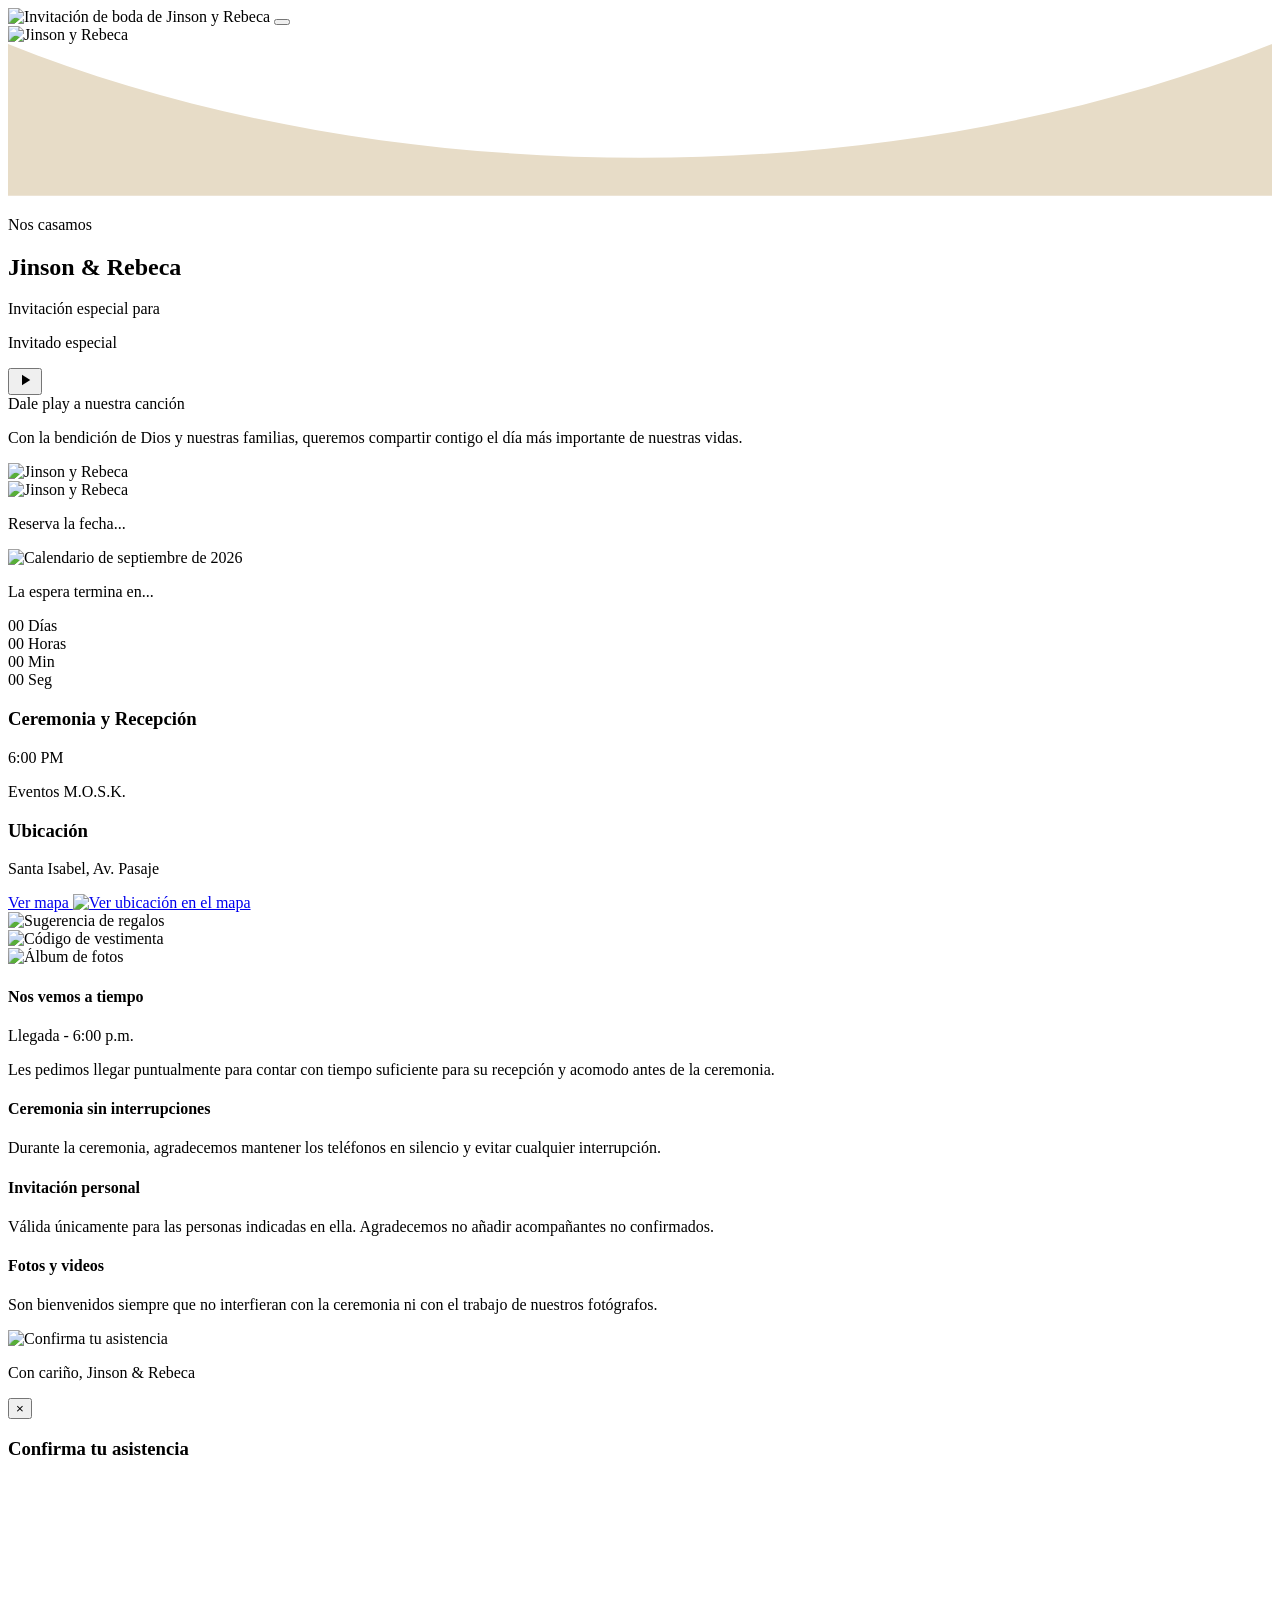
==== index.html @ 45e07ffa "Rename invitacion-boda/index.html to index.html" ====
<!DOCTYPE html>
<html lang="es">

<head>
    <meta charset="UTF-8">
    <meta name="viewport" content="width=device-width, initial-scale=1.0">

    <title>Jinson & Rebeca | Nuestra Boda</title>

    <link rel="stylesheet" href="css/estilos.css">

    <link rel="preconnect" href="https://fonts.googleapis.com">
    <link rel="preconnect" href="https://fonts.gstatic.com" crossorigin>

    <link
        href="https://fonts.googleapis.com/css2?family=Great+Vibes&display=swap"
        rel="stylesheet"
    >
</head>

<body>

    <!-- =========================================
         PORTADA
    ========================================= -->

    <main class="portada" id="portada">

        <div class="invitacion-imagen">

            <img
                src="img/portada-boda.png"
                alt="Invitación de boda de Jinson y Rebeca"
            >

            <button
                class="zona-sello"
                id="zonaSello"
                onclick="abrirInvitacion()"
                aria-label="Abrir invitación"
            ></button>

        </div>

    </main>


    <!-- =========================================
         INVITACIÓN COMPLETA
    ========================================= -->

    <section class="invitacion" id="invitacion">

        <div class="invitacion-contenido">


            <!-- FOTO DE PORTADA -->

            <div class="foto-portada-invitacion">

                <img
                    src="img/portada-inicial.jpeg"
                    alt="Jinson y Rebeca"
                >

                <svg
                    class="curva-portada"
                    viewBox="0 0 500 60"
                    preserveAspectRatio="none"
                >
                    <path
                        d="M0,0 C150,60 350,60 500,0 L500,60 L0,60 Z"
                        fill="#e7dcc7"
                    ></path>
                </svg>

            </div>


            <!-- NOMBRES -->

            <p class="invitacion-eyebrow">
                Nos casamos
            </p>

            <h1 class="invitacion-nombres">
                Jinson &amp; Rebeca
            </h1>

            <p class="texto-invitacion-especial">
                Invitación especial para
            </p>

            <p class="nombre-invitado" id="nombreInvitado">
                Invitado especial
            </p>


            <!-- REPRODUCTOR -->

            <div class="reproductor-cancion">

                <button
                    class="btn-play"
                    id="btnPlay"
                    onclick="toggleCancion()"
                    aria-label="Reproducir canción"
                >

                    <svg
                        class="icono-play"
                        viewBox="0 0 24 24"
                        width="18"
                        height="18"
                    >
                        <path
                            d="M8 5v14l11-7z"
                            fill="currentColor"
                        ></path>
                    </svg>

                    <svg
                        class="icono-pause"
                        viewBox="0 0 24 24"
                        width="18"
                        height="18"
                        style="display:none;"
                    >
                        <path
                            d="M6 5h4v14H6zM14 5h4v14h-4z"
                            fill="currentColor"
                        ></path>
                    </svg>

                </button>

                <div class="info-cancion">

                    <span class="nombre-cancion">
                        Dale play a nuestra canción
                    </span>

                </div>

                <audio id="audioCancion" loop>

                    <source
                        src="audio/nuestra-cancion.mpeg"
                        type="audio/mpeg"
                    >

                </audio>

            </div>


            <!-- MENSAJE -->

            <p class="invitacion-mensaje">

                Con la bendición de Dios y nuestras familias,
                queremos compartir contigo el día más importante
                de nuestras vidas.

            </p>


            <!-- GALERÍA -->

            <div class="galeria-fotos">

                <div class="foto-polaroid foto-izquierda">

                    <img
                        src="img/foto-1.jpeg"
                        alt="Jinson y Rebeca"
                    >

                </div>

                <div class="foto-polaroid foto-derecha">

                    <img
                        src="img/foto-2.jpeg"
                        alt="Jinson y Rebeca"
                    >

                </div>

            </div>


            <!-- RESERVA -->

            <p class="texto-reserva">
                Reserva la fecha...
            </p>


            <!-- CALENDARIO -->

            <div class="invitacion-fecha">

                <img
                    src="img/calendario.png"
                    alt="Calendario de septiembre de 2026"
                >

            </div>


            <!-- CUENTA REGRESIVA -->

            <div class="franja-olivo">

                <p class="texto-espera">
                    La espera termina en...
                </p>

                <div
                    class="cuenta-regresiva"
                    id="cuentaRegresiva"
                >

                    <div class="unidad">

                        <span class="numero" id="dias">
                            00
                        </span>

                        <span class="etiqueta">
                            Días
                        </span>

                    </div>

                    <div class="unidad">

                        <span class="numero" id="horas">
                            00
                        </span>

                        <span class="etiqueta">
                            Horas
                        </span>

                    </div>

                    <div class="unidad">

                        <span class="numero" id="minutos">
                            00
                        </span>

                        <span class="etiqueta">
                            Min
                        </span>

                    </div>

                    <div class="unidad">

                        <span class="numero" id="segundos">
                            00
                        </span>

                        <span class="etiqueta">
                            Seg
                        </span>

                    </div>

                </div>

            </div>


            <!-- DETALLES -->

            <div class="detalle">

                <h3>
                    Ceremonia y Recepción
                </h3>

                <p>
                    6:00 PM
                </p>

                <p>
                    Eventos M.O.S.K.
                </p>

                <h3>
                    Ubicación
                </h3>

                <p>
                    Santa Isabel, Av. Pasaje
                </p>

                <a
                    class="btn-ver-mapa"
                    href="https://www.google.com/maps/search/?api=1&query=Eventos+M.O.S.K.+Santa+Isabel+Ecuador"
                    target="_blank"
                    rel="noopener noreferrer"
                >
                    Ver mapa
                </a>

                <a
                    class="icono-mapa-link"
                    href="https://www.google.com/maps/search/?api=1&query=Eventos+M.O.S.K.+Santa+Isabel+Ecuador"
                    target="_blank"
                    rel="noopener noreferrer"
                >

                    <img
                        src="img/mapa.png"
                        alt="Ver ubicación en el mapa"
                        class="icono-mapa"
                    >

                </a>

            </div>


            <!-- NOTAS -->

            <div class="grupo-notas">

                <div class="nota-imagen nota-uno">

                    <img
                        src="img/nota1.png"
                        alt="Sugerencia de regalos"
                    >

                </div>

                <div class="nota-imagen nota-dos">

                    <img
                        src="img/nota2.png"
                        alt="Código de vestimenta"
                    >

                </div>

            </div>


            <!-- ÁLBUM -->

            <div class="nota-album">

                <img
                    src="img/Album.png"
                    alt="Álbum de fotos"
                >

            </div>


            <!-- NOTAS IMPORTANTES -->

            <div class="notas-importantes">

                <div class="nota-item">

                    <h4>
                        Nos vemos a tiempo
                    </h4>

                    <p class="nota-destacado">
                        Llegada - 6:00 p.m.
                    </p>

                    <p>
                        Les pedimos llegar puntualmente para contar
                        con tiempo suficiente para su recepción y
                        acomodo antes de la ceremonia.
                    </p>

                </div>


                <div class="nota-item">

                    <h4>
                        Ceremonia sin interrupciones
                    </h4>

                    <p>
                        Durante la ceremonia, agradecemos mantener
                        los teléfonos en silencio y evitar cualquier
                        interrupción.
                    </p>

                </div>


                <div class="nota-item">

                    <h4>
                        Invitación personal
                    </h4>

                    <p>
                        Válida únicamente para las personas indicadas
                        en ella. Agradecemos no añadir acompañantes
                        no confirmados.
                    </p>

                </div>


                <div class="nota-item">

                    <h4>
                        Fotos y videos
                    </h4>

                    <p>
                        Son bienvenidos siempre que no interfieran
                        con la ceremonia ni con el trabajo de nuestros
                        fotógrafos.
                    </p>

                </div>

            </div>


            <!-- ASISTENCIA -->

            <div class="nota-asistencia">

                <img
                    src="img/Asistencia.png"
                    alt="Confirma tu asistencia"
                >

            </div>


            <!-- FIRMA -->

            <div class="contenido-final">

                <p class="invitacion-firma">
                    Con cariño, Jinson &amp; Rebeca
                </p>

            </div>


        </div>

    </section>


    <!-- =========================================
         MODAL GOOGLE FORMS
    ========================================= -->

    <div
        class="modal-rsvp"
        id="modalRSVP"
    >

        <div class="modal-rsvp-contenido">

            <button
                class="cerrar-modal"
                onclick="cerrarFormularioRSVP()"
                aria-label="Cerrar formulario"
            >
                &times;
            </button>

            <h3>
                Confirma tu asistencia
            </h3>

            <iframe
                src="https://docs.google.com/forms/d/e/1FAIpQLSd0krSmBNXZ1KrW2Q6lYu40v0xDPEpEUryDWbAspsi8Nb3Axg/viewform?embedded=true"
                width="100%"
                height="650"
                frameborder="0"
                marginheight="0"
                marginwidth="0"
                title="Confirmación de asistencia - Jinson y Rebeca"
            >
                Cargando formulario...
            </iframe>

        </div>

    </div>


    <!-- JAVASCRIPT -->

    <script src="js/script.js"></script>

</body>

</html>
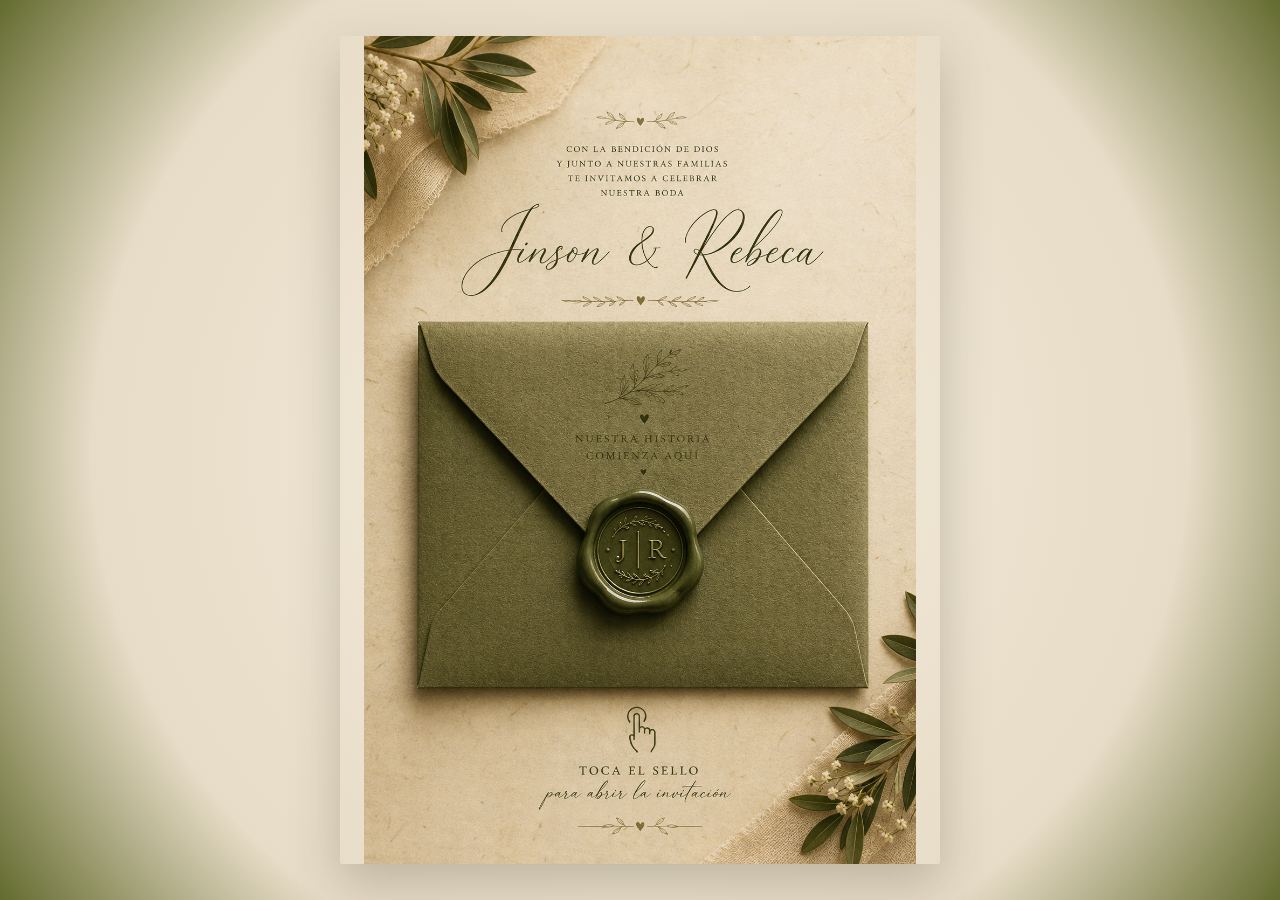
==== commit 75e97443: "Update index.html" ====
--- a/index.html
+++ b/index.html
@@ -92,7 +92,7 @@
             </p>
 
             <p class="nombre-invitado" id="nombreInvitado">
-                Invitado especial
+                Jinson
             </p>
 
 
--- a/css/estilos.css
+++ b/css/estilos.css
@@ -0,0 +1,2598 @@
+/* =========================================================
+   CONFIGURACIÓN GENERAL
+========================================================= */
+
+* {
+    margin: 0;
+    padding: 0;
+    box-sizing: border-box;
+}
+
+html {
+    width: 100%;
+    min-height: 100%;
+    overflow-x: hidden;
+    scroll-behavior: smooth;
+}
+
+body {
+    width: 100%;
+    min-height: 100%;
+    overflow-x: hidden;
+
+    background: #e8dfcf;
+
+    font-family:
+        Georgia,
+        "Times New Roman",
+        serif;
+
+    color: #4a3f2f;
+}
+
+
+/* =========================================================
+   VARIABLES
+========================================================= */
+
+:root {
+
+    --verde-oliva: #636B2F;
+
+    --verde-oliva-claro: #7D8544;
+
+    --beige: #f4ecdc;
+
+    --beige-oscuro: #e7dcc7;
+
+    --texto: #4a3f2f;
+
+    --dorado: #a08a5f;
+
+    --sombra:
+        0 10px 25px
+        rgba(60, 50, 30, 0.18);
+
+}
+
+
+/* =========================================================
+   PORTADA RESPONSIVE
+========================================================= */
+
+.portada {
+
+    width: 100%;
+
+    min-height: 100svh;
+    min-height: 100dvh;
+
+    display: flex;
+
+    justify-content: center;
+
+    align-items: center;
+
+    padding:
+        clamp(
+            8px,
+            2vw,
+            30px
+        );
+
+    background:
+        radial-gradient(
+            circle at center,
+            #f4ecdc 0%,
+            #e7dcc7 70%,
+            #636B2F 100%
+        );
+
+    overflow: hidden;
+}
+
+
+/* =========================================================
+   CONTENEDOR DE LA INVITACIÓN
+========================================================= */
+
+.invitacion-imagen {
+
+    position: relative;
+
+    /*
+       El ancho se adapta automáticamente.
+       Nunca será mayor a 600px.
+    */
+
+    width:
+        min(
+            90vw,
+            600px
+        );
+
+    /*
+       Evitamos que la imagen sea más alta
+       que la pantalla.
+    */
+
+    max-height:
+        94svh;
+
+    max-height:
+        94dvh;
+
+    line-height: 0;
+
+    box-shadow:
+        0 20px 50px
+        rgba(
+            60,
+            50,
+            30,
+            0.25
+        );
+
+    overflow: hidden;
+
+    border-radius: 2px;
+}
+
+
+/* =========================================================
+   IMAGEN DE PORTADA
+========================================================= */
+
+.invitacion-imagen img {
+
+    display: block;
+
+    width: 100%;
+
+    height: auto;
+
+    /*
+       Mantiene las proporciones originales
+       de portada-boda.png
+    */
+
+    max-height:
+        94svh;
+
+    max-height:
+        94dvh;
+
+    object-fit: contain;
+
+}
+
+
+/* =========================================================
+   ÁREA DEL SELLO
+========================================================= */
+
+.zona-sello {
+
+    position: absolute;
+
+    /*
+       El centro horizontal siempre será
+       exactamente el centro de la imagen.
+    */
+
+    left: 50%;
+
+    /*
+       Esta posición mantiene el botón
+       sobre el sello.
+    */
+
+    top: 62%;
+
+    /*
+       El tamaño también se adapta.
+    */
+
+    width:
+        clamp(
+            50px,
+            15%,
+            95px
+        );
+
+    aspect-ratio: 1 / 1;
+
+    transform:
+        translate(
+            -50%,
+            -50%
+        );
+
+    border: none;
+
+    border-radius: 50%;
+
+    background:
+        transparent;
+
+    cursor: pointer;
+
+    z-index: 10;
+
+    transition:
+        transform 0.3s ease,
+        background 0.3s ease;
+
+    /*
+       Evita que el navegador haga
+       efectos raros al tocarlo.
+    */
+
+    -webkit-tap-highlight-color:
+        transparent;
+
+    touch-action: manipulation;
+}
+
+
+/* =========================================================
+   EFECTO DEL SELLO
+========================================================= */
+
+.zona-sello:hover {
+
+    transform:
+        translate(
+            -50%,
+            -50%
+        )
+        scale(1.08);
+
+    background:
+        rgba(
+            255,
+            255,
+            255,
+            0.04
+        );
+}
+
+
+/* =========================================================
+   CELULARES PEQUEÑOS
+   HASTA 380px
+========================================================= */
+
+@media (max-width: 380px) {
+
+    .portada {
+
+        padding: 0;
+
+        align-items: center;
+    }
+
+
+    .invitacion-imagen {
+
+        width: 100vw;
+
+        max-width: 100vw;
+
+        max-height: 100dvh;
+
+        border-radius: 0;
+
+        box-shadow: none;
+    }
+
+
+    .invitacion-imagen img {
+
+        width: 100%;
+
+        max-width: 100%;
+
+        max-height: 100dvh;
+
+        height: auto;
+    }
+
+
+    .zona-sello {
+
+        width:
+            clamp(
+                50px,
+                16vw,
+                70px
+            );
+    }
+
+}
+
+
+/* =========================================================
+   CELULARES NORMALES
+   381px - 600px
+========================================================= */
+
+@media (
+    min-width: 381px
+) and (
+    max-width: 600px
+) {
+
+    .portada {
+
+        padding: 0;
+
+        align-items: center;
+    }
+
+
+    .invitacion-imagen {
+
+        width: 100vw;
+
+        max-width: 100vw;
+
+        max-height: 100dvh;
+
+        border-radius: 0;
+
+        box-shadow: none;
+    }
+
+
+    .invitacion-imagen img {
+
+        width: 100%;
+
+        max-height: 100dvh;
+
+        height: auto;
+    }
+
+
+    .zona-sello {
+
+        width:
+            clamp(
+                55px,
+                15vw,
+                80px
+            );
+    }
+
+}
+
+
+/* =========================================================
+   TABLETS
+   601px - 1024px
+========================================================= */
+
+@media (
+    min-width: 601px
+) and (
+    max-width: 1024px
+) {
+
+    .portada {
+
+        padding:
+            20px;
+    }
+
+
+    .invitacion-imagen {
+
+        width:
+            min(
+                78vw,
+                600px
+            );
+
+        max-height: 92dvh;
+    }
+
+
+    .invitacion-imagen img {
+
+        max-height: 92dvh;
+    }
+
+
+    .zona-sello {
+
+        width:
+            clamp(
+                60px,
+                10vw,
+                90px
+            );
+    }
+
+}
+
+
+/* =========================================================
+   LAPTOP / PC
+   DESDE 1025px
+========================================================= */
+
+@media (min-width: 1025px) {
+
+    .portada {
+
+        padding:
+            25px;
+    }
+
+
+    .invitacion-imagen {
+
+        width:
+            min(
+                55vw,
+                600px
+            );
+
+        max-height: 92dvh;
+    }
+
+
+    .invitacion-imagen img {
+
+        max-height: 92dvh;
+    }
+
+
+    .zona-sello {
+
+        width:
+            clamp(
+                60px,
+                7vw,
+                90px
+            );
+    }
+
+}
+
+
+/* =========================================================
+   MONITORES GRANDES
+   DESDE 1440px
+========================================================= */
+
+@media (min-width: 1440px) {
+
+    .invitacion-imagen {
+
+        width: 580px;
+
+        max-height: 90dvh;
+    }
+
+
+    .invitacion-imagen img {
+
+        max-height: 90dvh;
+    }
+
+}
+
+
+/* =========================================================
+   PANTALLAS MUY ALTAS
+========================================================= */
+
+@media (
+    min-height: 900px
+) and (
+    max-width: 600px
+) {
+
+    .invitacion-imagen {
+
+        width:
+            min(
+                100vw,
+                600px
+            );
+
+        max-height: 94dvh;
+    }
+
+}
+
+
+/* =========================================================
+   PANTALLAS MUY BAJAS
+   EJEMPLO: CELULARES HORIZONTALMENTE
+========================================================= */
+
+@media (
+    max-height: 600px
+) {
+
+    .portada {
+
+        padding:
+            5px;
+    }
+
+
+    .invitacion-imagen {
+
+        max-height: 96dvh;
+    }
+
+
+    .invitacion-imagen img {
+
+        max-height: 96dvh;
+    }
+
+}
+
+
+/* =========================================================
+   INVITACIÓN
+========================================================= */
+
+.invitacion {
+
+    display: none;
+
+    width: 100%;
+
+    min-height: 100vh;
+
+    padding:
+        clamp(40px, 7vw, 80px)
+        clamp(15px, 4vw, 30px);
+
+    background:
+        radial-gradient(
+            circle at center,
+            #f4ecdc 0%,
+            #e7dcc7 70%,
+            #d9ccb4 100%
+        );
+
+    opacity: 0;
+}
+
+
+.invitacion.visible {
+
+    display: flex;
+
+    justify-content: center;
+
+    animation:
+        apareceInvitacion
+        1.1s ease forwards;
+}
+
+
+@keyframes apareceInvitacion {
+
+    from {
+
+        opacity: 0;
+
+        transform:
+            translateY(20px);
+    }
+
+    to {
+
+        opacity: 1;
+
+        transform:
+            translateY(0);
+    }
+
+}
+
+
+/* =========================================================
+   CONTENIDO CENTRAL
+========================================================= */
+
+.invitacion-contenido {
+
+    width: 100%;
+
+    max-width: 520px;
+
+    margin: 0 auto;
+
+    text-align: center;
+
+    color: var(--texto);
+}
+
+
+/* =========================================================
+   FOTO DE PORTADA
+========================================================= */
+
+.foto-portada-invitacion {
+
+    position: relative;
+
+    width: 100vw;
+
+    margin-top:
+        clamp(-80px, -7vw, -40px);
+
+    margin-bottom:
+        clamp(25px, 5vw, 40px);
+
+    margin-left: 50%;
+
+    transform:
+        translateX(-50%);
+
+    overflow: hidden;
+}
+
+
+.foto-portada-invitacion img {
+
+    display: block;
+
+    width: 100%;
+
+    height:
+        clamp(
+            250px,
+            42vw,
+            460px
+        );
+
+    object-fit: cover;
+
+    object-position: center;
+}
+
+
+.curva-portada {
+
+    position: absolute;
+
+    bottom: -1px;
+
+    left: 0;
+
+    width: 100%;
+
+    height:
+        clamp(
+            35px,
+            6vw,
+            65px
+        );
+
+    display: block;
+}
+
+
+/* =========================================================
+   NOMBRES
+========================================================= */
+
+.invitacion-eyebrow {
+
+    text-transform: uppercase;
+
+    letter-spacing:
+        clamp(
+            2px,
+            0.5vw,
+            4px
+        );
+
+    font-size:
+        clamp(
+            0.7rem,
+            2vw,
+            0.9rem
+        );
+
+    color: var(--dorado);
+
+    margin-bottom: 10px;
+}
+
+
+.invitacion-nombres {
+
+    font-family:
+        "Great Vibes",
+        cursive;
+
+    font-size:
+        clamp(
+            2.5rem,
+            8vw,
+            4rem
+        );
+
+    line-height: 1;
+
+    font-weight: normal;
+
+    margin-bottom:
+        clamp(
+            20px,
+            4vw,
+            30px
+        );
+
+    color: var(--verde-oliva);
+}
+
+
+/* =========================================================
+   REPRODUCTOR
+========================================================= */
+
+.reproductor-cancion {
+
+    display: flex;
+
+    align-items: center;
+
+    justify-content: center;
+
+    gap:
+        clamp(
+            10px,
+            3vw,
+            15px
+        );
+
+    width: min(
+        100%,
+        330px
+    );
+
+    margin:
+        0 auto
+        clamp(
+            25px,
+            5vw,
+            40px
+        );
+
+    padding:
+        9px
+        clamp(
+            15px,
+            4vw,
+            22px
+        );
+
+    background:
+        rgba(
+            255,
+            255,
+            255,
+            0.35
+        );
+
+    border:
+        1px solid
+        rgba(
+            160,
+            138,
+            95,
+            0.3
+        );
+
+    border-radius: 40px;
+}
+
+
+.btn-play {
+
+    display: flex;
+
+    align-items: center;
+
+    justify-content: center;
+
+    width: 35px;
+
+    height: 35px;
+
+    flex-shrink: 0;
+
+    border: none;
+
+    border-radius: 50%;
+
+    background: var(--texto);
+
+    color: var(--beige);
+
+    cursor: pointer;
+
+    transition:
+        background 0.3s ease,
+        transform 0.3s ease;
+}
+
+
+.btn-play:hover {
+
+    background: #6b5a42;
+
+    transform:
+        scale(1.05);
+}
+
+
+.info-cancion {
+
+    display: flex;
+
+    flex-direction: column;
+
+    align-items: flex-start;
+
+    text-align: left;
+
+    line-height: 1.3;
+
+    min-width: 0;
+}
+
+
+.nombre-cancion {
+
+    font-size:
+        clamp(
+            0.72rem,
+            2vw,
+            0.85rem
+        );
+
+    color: var(--texto);
+
+    white-space: nowrap;
+}
+
+
+/* =========================================================
+   ANIMACIÓN REPRODUCTOR
+========================================================= */
+
+.reproductor-cancion.sonando .btn-play {
+
+    animation:
+        pulsoSuave
+        1.4s ease-in-out infinite;
+}
+
+
+@keyframes pulsoSuave {
+
+    0%,
+    100% {
+
+        box-shadow:
+            0 0 0 0
+            rgba(
+                74,
+                63,
+                47,
+                0.3
+            );
+    }
+
+    50% {
+
+        box-shadow:
+            0 0 0 8px
+            rgba(
+                74,
+                63,
+                47,
+                0
+            );
+    }
+
+}
+
+
+/* =========================================================
+   MENSAJE
+========================================================= */
+
+.invitacion-mensaje {
+
+    width: 100%;
+
+    max-width: 470px;
+
+    margin:
+        0 auto
+        clamp(
+            30px,
+            6vw,
+            45px
+        );
+
+    padding:
+        0 10px;
+
+    font-size:
+        clamp(
+            0.9rem,
+            2.5vw,
+            1.05rem
+        );
+
+    line-height: 1.7;
+}
+
+
+/* =========================================================
+   GALERÍA
+========================================================= */
+
+.galeria-fotos {
+
+    position: relative;
+
+    width: 100%;
+
+    max-width: 520px;
+
+    margin:
+        10px auto
+        clamp(
+            45px,
+            8vw,
+            65px
+        );
+
+    display: flex;
+
+    justify-content: center;
+
+    align-items: center;
+
+    gap:
+        clamp(
+            4px,
+            2vw,
+            12px
+        );
+
+    overflow: visible;
+}
+
+
+.foto-polaroid {
+
+    position: relative;
+
+    width: 47%;
+
+    max-width: 245px;
+
+    background: #fdfaf3;
+
+    padding:
+        clamp(6px, 2vw, 10px)
+        clamp(6px, 2vw, 10px)
+        clamp(18px, 3vw, 25px);
+
+    box-shadow:
+        0 8px 18px
+        rgba(
+            60,
+            50,
+            30,
+            0.25
+        );
+
+    overflow: visible;
+
+    z-index: 2;
+}
+
+
+.foto-polaroid img {
+
+    display: block;
+
+    width: 100%;
+
+    aspect-ratio: 4 / 5;
+
+    object-fit: cover;
+
+    position: relative;
+
+    z-index: 2;
+}
+
+
+/* =========================================================
+   RAMA OLIVO
+========================================================= */
+
+.foto-derecha::before {
+
+    content: "";
+
+    position: absolute;
+
+    width:
+        clamp(
+            120px,
+            30vw,
+            190px
+        );
+
+    height:
+        clamp(
+            160px,
+            38vw,
+            240px
+        );
+
+    background-image:
+        url("../img/flor-olivo2.png");
+
+    background-size: contain;
+
+    background-repeat: no-repeat;
+
+    background-position: center;
+
+    right:
+        clamp(
+            -60px,
+            -10vw,
+            -30px
+        );
+
+    top:
+        clamp(
+            100px,
+            18vw,
+            160px
+        );
+
+    transform:
+        rotate(12deg);
+
+    z-index: -1;
+
+    pointer-events: none;
+}
+
+
+.foto-izquierda {
+
+    transform:
+        rotate(-6deg)
+        translateY(10px);
+}
+
+
+.foto-derecha {
+
+    transform:
+        rotate(6deg)
+        translateY(-6px);
+}
+
+
+.foto-polaroid:hover {
+
+    transform:
+        rotate(0deg)
+        translateY(0)
+        scale(1.03);
+}
+
+
+/* =========================================================
+   RESERVA
+========================================================= */
+
+.texto-reserva {
+
+    font-family:
+        "Great Vibes",
+        cursive;
+
+    font-size:
+        clamp(
+            1.8rem,
+            6vw,
+            2.5rem
+        );
+
+    color: var(--verde-oliva);
+
+    margin-bottom: 10px;
+}
+
+
+/* =========================================================
+   CALENDARIO
+========================================================= */
+
+.invitacion-fecha {
+
+    display: flex;
+
+    justify-content: center;
+
+    align-items: center;
+
+    width: 100%;
+
+    margin:
+        10px auto
+        clamp(
+            30px,
+            6vw,
+            45px
+        );
+}
+
+
+.invitacion-fecha img {
+
+    display: block;
+
+    width: min(
+        100%,
+        430px
+    );
+
+    height: auto;
+
+    object-fit: contain;
+
+    filter:
+        drop-shadow(
+            0 8px 12px
+            rgba(
+                60,
+                50,
+                30,
+                0.12
+            )
+        );
+}
+
+
+/* =========================================================
+   FRANJA OLIVO
+========================================================= */
+
+.franja-olivo {
+
+    width: 100vw;
+
+    margin:
+        clamp(
+            25px,
+            5vw,
+            40px
+        ) 0;
+
+    margin-left: 50%;
+
+    transform:
+        translateX(-50%);
+
+    padding:
+        clamp(
+            25px,
+            6vw,
+            40px
+        )
+        15px;
+
+    background:
+        var(--verde-oliva);
+
+    position: relative;
+}
+
+
+/* =========================================================
+   TEXTO ESPERA
+========================================================= */
+
+.texto-espera {
+
+    font-family:
+        "Great Vibes",
+        cursive;
+
+    font-size:
+        clamp(
+            1.8rem,
+            6vw,
+            2.5rem
+        );
+
+    color: var(--texto);
+
+    margin-bottom: 15px;
+}
+
+
+.franja-olivo .texto-espera {
+
+    color: var(--beige);
+}
+
+
+/* =========================================================
+   CUENTA REGRESIVA
+========================================================= */
+
+.cuenta-regresiva {
+
+    display: flex;
+
+    justify-content: center;
+
+    align-items: center;
+
+    gap:
+        clamp(
+            12px,
+            5vw,
+            25px
+        );
+
+    width: 100%;
+
+    color: var(--verde-oliva);
+}
+
+
+.cuenta-regresiva .unidad {
+
+    display: flex;
+
+    flex-direction: column;
+
+    align-items: center;
+
+    min-width:
+        clamp(
+            45px,
+            12vw,
+            65px
+        );
+}
+
+
+.cuenta-regresiva .numero {
+
+    font-size:
+        clamp(
+            1.4rem,
+            5vw,
+            2rem
+        );
+
+    font-weight: bold;
+
+    line-height: 1.2;
+}
+
+
+.cuenta-regresiva .etiqueta {
+
+    font-size:
+        clamp(
+            0.6rem,
+            2vw,
+            0.75rem
+        );
+
+    text-transform: uppercase;
+
+    letter-spacing:
+        clamp(
+            0.5px,
+            0.3vw,
+            1px
+        );
+}
+
+
+.franja-olivo .cuenta-regresiva {
+
+    color: var(--beige);
+
+    margin-bottom: 0;
+}
+
+
+/* =========================================================
+   DETALLES DEL EVENTO
+========================================================= */
+
+.detalle {
+
+    width: 100%;
+
+    text-align: center;
+
+    margin-bottom:
+        clamp(
+            30px,
+            6vw,
+            50px
+        );
+
+    padding:
+        0 10px;
+}
+
+
+.detalle h3 {
+
+    font-size:
+        clamp(
+            1rem,
+            3vw,
+            1.2rem
+        );
+
+    margin-bottom: 8px;
+
+    color: var(--texto);
+}
+
+
+.detalle p {
+
+    font-size:
+        clamp(
+            0.82rem,
+            2.5vw,
+            0.95rem
+        );
+
+    line-height: 1.6;
+
+    margin-bottom: 3px;
+}
+
+
+/* =========================================================
+   BOTÓN MAPA
+========================================================= */
+
+.btn-ver-mapa {
+
+    display: inline-block;
+
+    padding:
+        10px
+        clamp(
+            22px,
+            6vw,
+            30px
+        );
+
+    margin:
+        15px 0 12px;
+
+    background:
+        var(--verde-oliva);
+
+    color:
+        var(--beige);
+
+    text-decoration: none;
+
+    border-radius: 30px;
+
+    font-size:
+        clamp(
+            0.78rem,
+            2vw,
+            0.9rem
+        );
+
+    letter-spacing: 1px;
+
+    transition:
+        background 0.3s ease,
+        transform 0.3s ease;
+}
+
+
+.btn-ver-mapa:hover {
+
+    background:
+        var(--verde-oliva-claro);
+
+    transform:
+        translateY(-2px);
+}
+
+
+/* =========================================================
+   ICONO MAPA
+========================================================= */
+
+.icono-mapa-link {
+
+    display: block;
+
+    width: 100%;
+
+    margin-top: 8px;
+}
+
+
+.icono-mapa {
+
+    display: block;
+
+    width: min(
+        75vw,
+        270px
+    );
+
+    height: auto;
+
+    margin: 0 auto;
+
+    transition:
+        transform 0.3s ease;
+}
+
+
+.icono-mapa-link:hover .icono-mapa {
+
+    transform:
+        scale(1.08);
+}
+
+
+/* =========================================================
+   GRUPO DE NOTAS
+========================================================= */
+
+.grupo-notas {
+
+    position: relative;
+
+    display: flex;
+
+    justify-content: center;
+
+    align-items: flex-start;
+
+    width: 100%;
+
+    max-width: 520px;
+
+    margin:
+        30px auto
+        clamp(
+            80px,
+            15vw,
+            160px
+        );
+
+    padding: 0 5px;
+
+    overflow: visible;
+}
+
+
+.nota-imagen {
+
+    position: relative;
+
+    width: 62%;
+
+    max-width: 330px;
+
+    filter:
+        drop-shadow(
+            0 8px 14px
+            rgba(
+                60,
+                50,
+                30,
+                0.2
+            )
+        );
+
+    transition:
+        transform 0.3s ease;
+}
+
+
+.nota-imagen img {
+
+    display: block;
+
+    width: 100%;
+
+    height: auto;
+}
+
+
+.nota-uno {
+
+    --pos: -5deg;
+
+    --alto: 0px;
+
+    transform:
+        rotate(var(--pos))
+        translateY(var(--alto));
+
+    margin-right: -15%;
+}
+
+
+.nota-dos {
+
+    --pos: 4deg;
+
+    --alto:
+        clamp(
+            100px,
+            18vw,
+            200px
+        );
+
+    transform:
+        rotate(var(--pos))
+        translateY(var(--alto));
+
+    margin-left: -5%;
+}
+
+
+.nota-uno:hover,
+.nota-dos:hover {
+
+    transform:
+        rotate(0deg)
+        translateY(var(--alto))
+        scale(1.03);
+}
+
+
+/* =========================================================
+   ÁLBUM
+========================================================= */
+
+.nota-album {
+
+    width:
+        min(
+            80%,
+            400px
+        );
+
+    margin:
+        clamp(
+            100px,
+            18vw,
+            220px
+        ) auto
+        40px;
+
+    filter:
+        drop-shadow(
+            0 8px 14px
+            rgba(
+                60,
+                50,
+                30,
+                0.2
+            )
+        );
+
+    transition:
+        transform 0.3s ease;
+
+    transform:
+        rotate(-4deg);
+}
+
+
+.nota-album img {
+
+    display: block;
+
+    width: 100%;
+
+    height: auto;
+}
+
+
+.nota-album:hover {
+
+    transform:
+        rotate(0deg)
+        scale(1.03);
+}
+
+
+/* =========================================================
+   NOTAS IMPORTANTES
+========================================================= */
+
+.notas-importantes {
+
+    width: 100%;
+
+    max-width: 400px;
+
+    margin:
+        40px auto
+        30px;
+
+    padding:
+        0 12px;
+
+    text-align: center;
+}
+
+
+.nota-item {
+
+    margin-bottom:
+        clamp(
+            24px,
+            5vw,
+            32px
+        );
+}
+
+
+.nota-item h4 {
+
+    font-size:
+        clamp(
+            0.78rem,
+            2.5vw,
+            0.95rem
+        );
+
+    font-weight: bold;
+
+    text-transform: uppercase;
+
+    letter-spacing:
+        clamp(
+            1px,
+            0.4vw,
+            1.5px
+        );
+
+    color: var(--verde-oliva);
+
+    margin-bottom: 8px;
+}
+
+
+.nota-item p {
+
+    font-size:
+        clamp(
+            0.78rem,
+            2.4vw,
+            0.88rem
+        );
+
+    line-height: 1.7;
+
+    color: var(--texto);
+}
+
+
+.nota-destacado {
+
+    font-weight: bold;
+
+    margin-bottom:
+        4px !important;
+}
+
+
+/* =========================================================
+   NOTA ASISTENCIA
+========================================================= */
+
+.nota-asistencia {
+
+    position: relative;
+
+    width:
+        min(
+            100%,
+            500px
+        );
+
+    margin:
+        30px auto
+        clamp(
+            50px,
+            10vw,
+            80px
+        );
+
+    padding: 0;
+
+    filter:
+        drop-shadow(
+            0 8px 14px
+            rgba(
+                60,
+                50,
+                30,
+                0.2
+            )
+        );
+
+    transform:
+        rotate(4deg);
+
+    transition:
+        transform 0.3s ease;
+}
+
+
+.nota-asistencia img {
+
+    display: block;
+
+    width: 100%;
+
+    height: auto;
+}
+
+
+.nota-asistencia:hover {
+
+    transform:
+        rotate(0deg)
+        scale(1.03);
+}
+
+
+/* =========================================================
+   BOTÓN RSVP
+========================================================= */
+
+.btn-rsvp {
+
+    display: inline-block;
+
+    padding:
+        13px
+        clamp(
+            22px,
+            6vw,
+            36px
+        );
+
+    background:
+        var(--verde-oliva);
+
+    color:
+        var(--beige);
+
+    border: none;
+
+    text-decoration: none;
+
+    border-radius: 30px;
+
+    font-size:
+        clamp(
+            0.75rem,
+            2.3vw,
+            0.95rem
+        );
+
+    letter-spacing: 1px;
+
+    cursor: pointer;
+
+    transition:
+        background 0.3s ease,
+        transform 0.3s ease;
+}
+
+
+.btn-rsvp:hover {
+
+    background:
+        var(--verde-oliva-claro);
+
+    transform:
+        translateY(-2px);
+}
+
+
+/* =========================================================
+   BOTÓN RSVP SOBRE LA IMAGEN
+========================================================= */
+
+.btn-rsvp-flotante {
+
+    position: absolute;
+
+    top: 78%;
+
+    left: 57%;
+
+    transform:
+        translate(-50%, -50%);
+
+    white-space: nowrap;
+
+    margin: 0;
+
+    z-index: 5;
+
+    padding:
+        clamp(
+            8px,
+            2vw,
+            12px
+        )
+        clamp(
+            16px,
+            4vw,
+            26px
+        );
+
+    font-size:
+        clamp(
+            0.65rem,
+            2vw,
+            0.82rem
+        );
+}
+
+
+.btn-rsvp-flotante:hover {
+
+    background:
+        var(--verde-oliva-claro);
+
+    transform:
+        translate(-50%, -50%)
+        scale(1.05);
+}
+
+
+/* =========================================================
+   FIRMA
+========================================================= */
+
+.contenido-final {
+
+    padding-bottom:
+        clamp(
+            30px,
+            6vw,
+            60px
+        );
+}
+
+
+.invitacion-firma {
+
+    font-style: italic;
+
+    font-size:
+        clamp(
+            0.8rem,
+            2.5vw,
+            0.95rem
+        );
+
+    color: #7a6a52;
+}
+
+
+/* =========================================================
+   MODAL RSVP
+========================================================= */
+
+.modal-rsvp {
+
+    display: none;
+
+    position: fixed;
+
+    inset: 0;
+
+    width: 100%;
+
+    height: 100%;
+
+    background:
+        rgba(
+            0,
+            0,
+            0,
+            0.55
+        );
+
+    z-index: 1000;
+
+    align-items: center;
+
+    justify-content: center;
+
+    padding:
+        clamp(
+            5px,
+            2vw,
+            15px
+        );
+}
+
+
+.modal-rsvp.visible {
+
+    display: flex;
+}
+
+
+/* =========================================================
+   CONTENEDOR MODAL
+========================================================= */
+
+.modal-rsvp-contenido {
+
+    position: relative;
+
+    background:
+        var(--beige);
+
+    width: 100%;
+
+    max-width: 520px;
+
+    height:
+        min(
+            92svh,
+            800px
+        );
+
+    padding:
+        25px
+        10px
+        5px;
+
+    border-radius:
+        clamp(
+            10px,
+            3vw,
+            16px
+        );
+
+    text-align: center;
+
+    overflow: hidden;
+
+    box-shadow:
+        0 20px 50px
+        rgba(
+            0,
+            0,
+            0,
+            0.3
+        );
+}
+
+
+/* =========================================================
+   TÍTULO MODAL
+========================================================= */
+
+.modal-rsvp-contenido h3 {
+
+    color:
+        var(--verde-oliva);
+
+    margin-bottom: 8px;
+
+    font-size:
+        clamp(
+            1rem,
+            3.5vw,
+            1.3rem
+        );
+}
+
+
+/* =========================================================
+   IFRAME GOOGLE FORMS
+========================================================= */
+
+.modal-rsvp-contenido iframe {
+
+    display: block;
+
+    width: 100%;
+
+    height:
+        calc(
+            100% - 45px
+        );
+
+    border: none;
+
+    border-radius: 8px;
+}
+
+
+/* =========================================================
+   CERRAR MODAL
+========================================================= */
+
+.cerrar-modal {
+
+    position: absolute;
+
+    top: 5px;
+
+    right: 10px;
+
+    z-index: 10;
+
+    display: flex;
+
+    align-items: center;
+
+    justify-content: center;
+
+    background:
+        var(--beige);
+
+    border: none;
+
+    font-size: 1.8rem;
+
+    line-height: 1;
+
+    color: var(--texto);
+
+    cursor: pointer;
+
+    width: 32px;
+
+    height: 32px;
+
+    border-radius: 50%;
+}
+
+
+.cerrar-modal:hover {
+
+    color:
+        var(--verde-oliva);
+
+    transform:
+        scale(1.1);
+}
+
+
+/* =========================================================
+   CELULARES PEQUEÑOS
+   HASTA 380px
+========================================================= */
+
+@media (max-width: 380px) {
+
+    .portada {
+
+        padding: 0;
+    }
+
+
+    .invitacion-imagen {
+
+        width: 100vw;
+
+        max-height: 100svh;
+
+        box-shadow: none;
+    }
+
+
+    .invitacion-imagen img {
+
+        width: 100%;
+
+        max-height: 100svh;
+    }
+
+
+    .invitacion {
+
+        padding-left: 10px;
+
+        padding-right: 10px;
+    }
+
+
+    .invitacion-nombres {
+
+        font-size: 2.35rem;
+    }
+
+
+    .galeria-fotos {
+
+        gap: 3px;
+    }
+
+
+    .foto-polaroid {
+
+        padding:
+            5px 5px 16px;
+    }
+
+
+    .foto-derecha::before {
+
+        width: 110px;
+
+        height: 150px;
+
+        right: -45px;
+
+        top: 90px;
+    }
+
+
+    .grupo-notas {
+
+        padding: 0;
+
+        margin-bottom: 100px;
+    }
+
+
+    .nota-imagen {
+
+        width: 64%;
+    }
+
+
+    .nota-uno {
+
+        margin-right: -18%;
+    }
+
+
+    .nota-dos {
+
+        --alto: 90px;
+
+        margin-left: -8%;
+    }
+
+
+    .nota-album {
+
+        width: 70%;
+
+        margin-top: 120px;
+    }
+
+
+    .nota-asistencia {
+
+        width: 82%;
+    }
+
+
+    .btn-rsvp-flotante {
+
+        left: 57%;
+
+        padding:
+            8px 15px;
+
+        font-size: 0.65rem;
+    }
+
+
+    .cuenta-regresiva {
+
+        gap: 8px;
+    }
+
+
+    .cuenta-regresiva .unidad {
+
+        min-width: 42px;
+    }
+
+}
+
+
+/* =========================================================
+   CELULARES
+   381px - 600px
+========================================================= */
+
+@media (
+    min-width: 381px
+) and (
+    max-width: 600px
+) {
+
+    .portada {
+
+        align-items: center;
+
+        padding: 0;
+    }
+
+
+    .invitacion-imagen {
+
+        width: 100vw;
+
+        box-shadow: none;
+    }
+
+
+    .foto-portada-invitacion img {
+
+        height: 300px;
+    }
+
+
+    .grupo-notas {
+
+        margin-bottom: 120px;
+    }
+
+}
+
+
+/* =========================================================
+   TABLETS
+   601px - 1024px
+========================================================= */
+
+@media (
+    min-width: 601px
+) and (
+    max-width: 1024px
+) {
+
+    .invitacion-contenido {
+
+        max-width: 560px;
+    }
+
+
+    .invitacion-imagen {
+
+        width: min(
+            75vw,
+            600px
+        );
+    }
+
+
+    .foto-portada-invitacion img {
+
+        height:
+            clamp(
+                350px,
+                45vw,
+                500px
+            );
+    }
+
+
+    .grupo-notas {
+
+        max-width: 600px;
+    }
+
+
+    .nota-imagen {
+
+        max-width: 350px;
+    }
+
+
+    .nota-album {
+
+        max-width: 420px;
+    }
+
+}
+
+
+/* =========================================================
+   LAPTOP / PC
+   DESDE 1025px
+========================================================= */
+
+@media (min-width: 1025px) {
+
+    .portada {
+
+        padding: 30px;
+    }
+
+
+    .invitacion-imagen {
+
+        width: min(
+            55vw,
+            600px
+        );
+    }
+
+
+    .invitacion-contenido {
+
+        max-width: 540px;
+    }
+
+
+    .foto-portada-invitacion img {
+
+        height:
+            clamp(
+                400px,
+                32vw,
+                500px
+            );
+    }
+
+}
+
+
+/* =========================================================
+   MONITORES GRANDES
+   DESDE 1440px
+========================================================= */
+
+@media (min-width: 1440px) {
+
+    .invitacion-imagen {
+
+        width: 580px;
+    }
+
+
+    .invitacion-contenido {
+
+        max-width: 560px;
+    }
+
+}
+
+
+/* =========================================================
+   EVITAR MOVIMIENTO HORIZONTAL
+========================================================= */
+
+img,
+svg,
+iframe {
+
+    max-width: 100%;
+}
+
+
+button,
+a {
+
+    -webkit-tap-highlight-color:
+        transparent;
+}
+
+
+/* =========================================================
+   DISPOSITIVOS TÁCTILES
+========================================================= */
+
+@media (hover: none) {
+
+    .foto-polaroid:hover,
+    .nota-imagen:hover,
+    .nota-album:hover,
+    .nota-asistencia:hover {
+
+        transform: none;
+    }
+
+
+    .btn-ver-mapa:hover,
+    .btn-rsvp:hover,
+    .btn-rsvp-flotante:hover {
+
+        transform:
+            translate(-50%, -50%);
+    }
+
+}
+
+/* =========================================================
+   ANIMACIÓN DEL SELLO DE CERA
+========================================================= */
+
+.zona-sello.abriendo {
+
+    animation:
+        girarSello
+        0.8s ease forwards;
+}
+
+
+@keyframes girarSello {
+
+    0% {
+
+        transform:
+            translate(-50%, -50%)
+            scale(1)
+            rotate(0deg);
+
+        opacity: 1;
+    }
+
+    60% {
+
+        transform:
+            translate(-50%, -50%)
+            scale(1.4)
+            rotate(180deg);
+
+        opacity: 0.6;
+    }
+
+    100% {
+
+        transform:
+            translate(-50%, -50%)
+            scale(2)
+            rotate(360deg);
+
+        opacity: 0;
+    }
+
+}
+
+
+/* =========================================================
+   ANIMACIÓN DE CIERRE DE LA PORTADA
+========================================================= */
+
+.portada.cerrando {
+
+    animation:
+        desvanecerPortada
+        0.9s ease forwards;
+}
+
+
+@keyframes desvanecerPortada {
+
+    from {
+
+        opacity: 1;
+
+        transform:
+            scale(1);
+    }
+
+    to {
+
+        opacity: 0;
+
+        transform:
+            scale(1.05);
+    }
+
+}
+
+/* =========================================================
+   INVITACIÓN ESPECIAL
+========================================================= */
+
+.texto-invitacion-especial {
+
+    font-family:
+        Georgia,
+        "Times New Roman",
+        serif;
+
+    font-size:
+        clamp(
+            0.75rem,
+            2.2vw,
+            0.9rem
+        );
+
+    color:
+        var(--dorado);
+
+    font-style: italic;
+
+    margin:
+        0 auto 4px;
+
+    letter-spacing:
+        0.5px;
+
+}
+
+
+.nombre-invitado {
+
+    font-family:
+        Georgia,
+        "Times New Roman",
+        serif;
+
+    font-size:
+        clamp(
+            0.95rem,
+            2.8vw,
+            1.15rem
+        );
+
+    color:
+        var(--verde-oliva);
+
+    font-weight: bold;
+
+    letter-spacing:
+        0.5px;
+
+    line-height: 1.4;
+
+    margin:
+        0 auto
+        clamp(
+            25px,
+            5vw,
+            35px
+        );
+
+    padding:
+        0 15px;
+
+}
